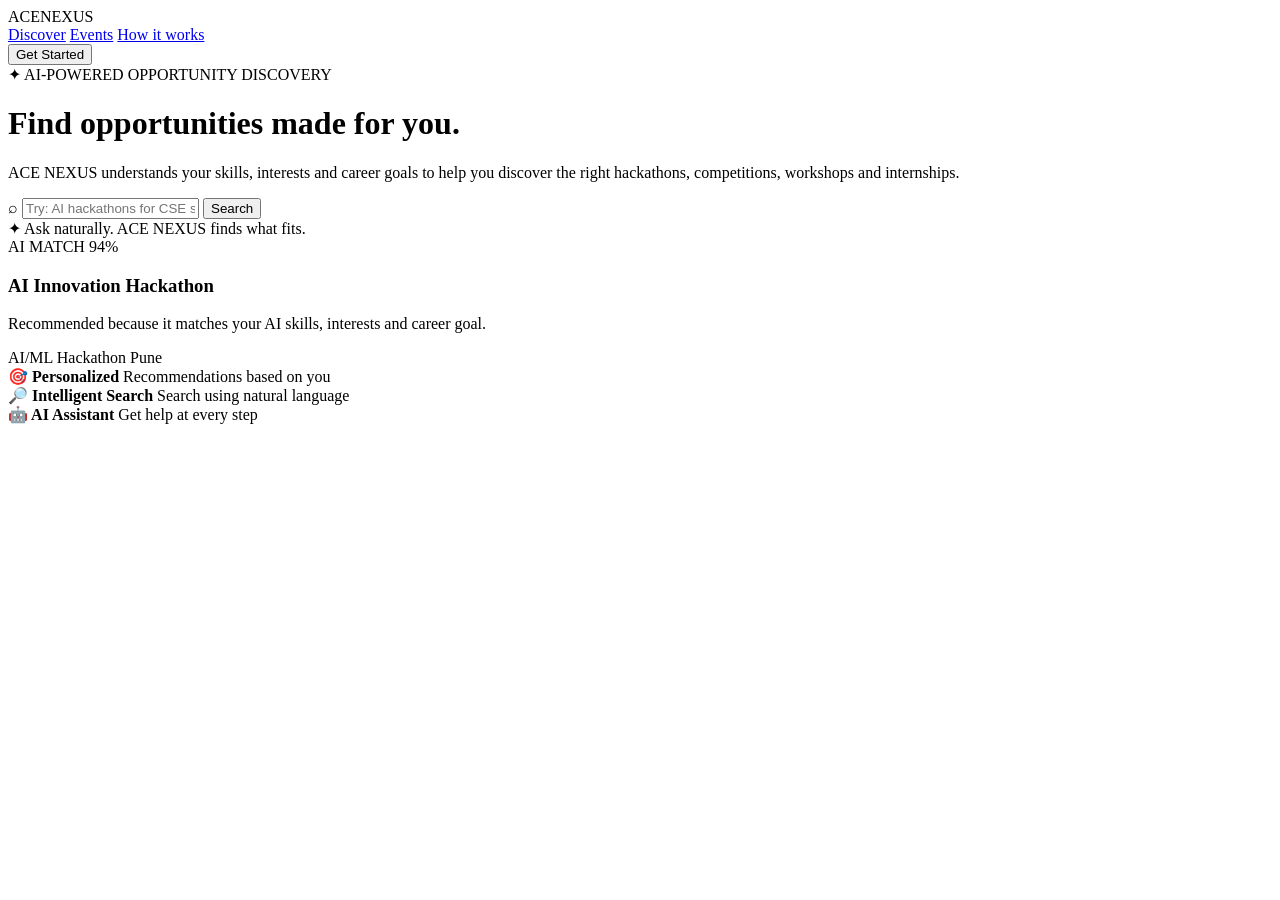
==== templates/index.html @ 564822db "Build ACE NEXUS cosmic landing page" ====
<!DOCTYPE html>
<html lang="en">
<head>
    <meta charset="UTF-8">
    <meta name="viewport" content="width=device-width, initial-scale=1.0">

    <title>ACE NEXUS | AI Opportunity Ecosystem</title>

    <link rel="stylesheet" href="{{ url_for('static', filename='css/style.css') }}">
</head>

<body>

    <!-- Navigation -->
    <nav class="navbar">

        <div class="logo">
            ACE<span>NEXUS</span>
        </div>

        <div class="nav-links">
            <a href="#">Discover</a>
            <a href="#">Events</a>
            <a href="#">How it works</a>
        </div>

        <button class="nav-button">
            Get Started
        </button>

    </nav>


    <!-- Hero Section -->
    <main class="hero">

        <div class="hero-content">

            <div class="eyebrow">
                ✦ AI-POWERED OPPORTUNITY DISCOVERY
            </div>

            <h1>
                Find opportunities
                <span>made for you.</span>
            </h1>

            <p>
                ACE NEXUS understands your skills, interests and career goals
                to help you discover the right hackathons, competitions,
                workshops and internships.
            </p>

            <!-- Smart Search -->
            <div class="search-box">

                <span class="search-icon">⌕</span>

                <input
                    type="text"
                    placeholder="Try: AI hackathons for CSE students in Pune..."
                >

                <button>
                    Search
                </button>

            </div>

            <div class="search-hint">
                ✦ Ask naturally. ACE NEXUS finds what fits.
            </div>

        </div>


        <!-- Hero Visual -->
        <div class="hero-visual">

            <div class="ai-card">

                <div class="card-top">
                    <span>AI MATCH</span>
                    <span class="match">94%</span>
                </div>

                <h3>AI Innovation Hackathon</h3>

                <p>
                    Recommended because it matches your AI skills,
                    interests and career goal.
                </p>

                <div class="tags">
                    <span>AI/ML</span>
                    <span>Hackathon</span>
                    <span>Pune</span>
                </div>

            </div>

        </div>

    </main>


    <!-- Trust / Feature Strip -->
    <section class="feature-strip">

        <div>
            <strong>🎯 Personalized</strong>
            <span>Recommendations based on you</span>
        </div>

        <div>
            <strong>🔎 Intelligent Search</strong>
            <span>Search using natural language</span>
        </div>

        <div>
            <strong>🤖 AI Assistant</strong>
            <span>Get help at every step</span>
        </div>

    </section>

</body>
</html>
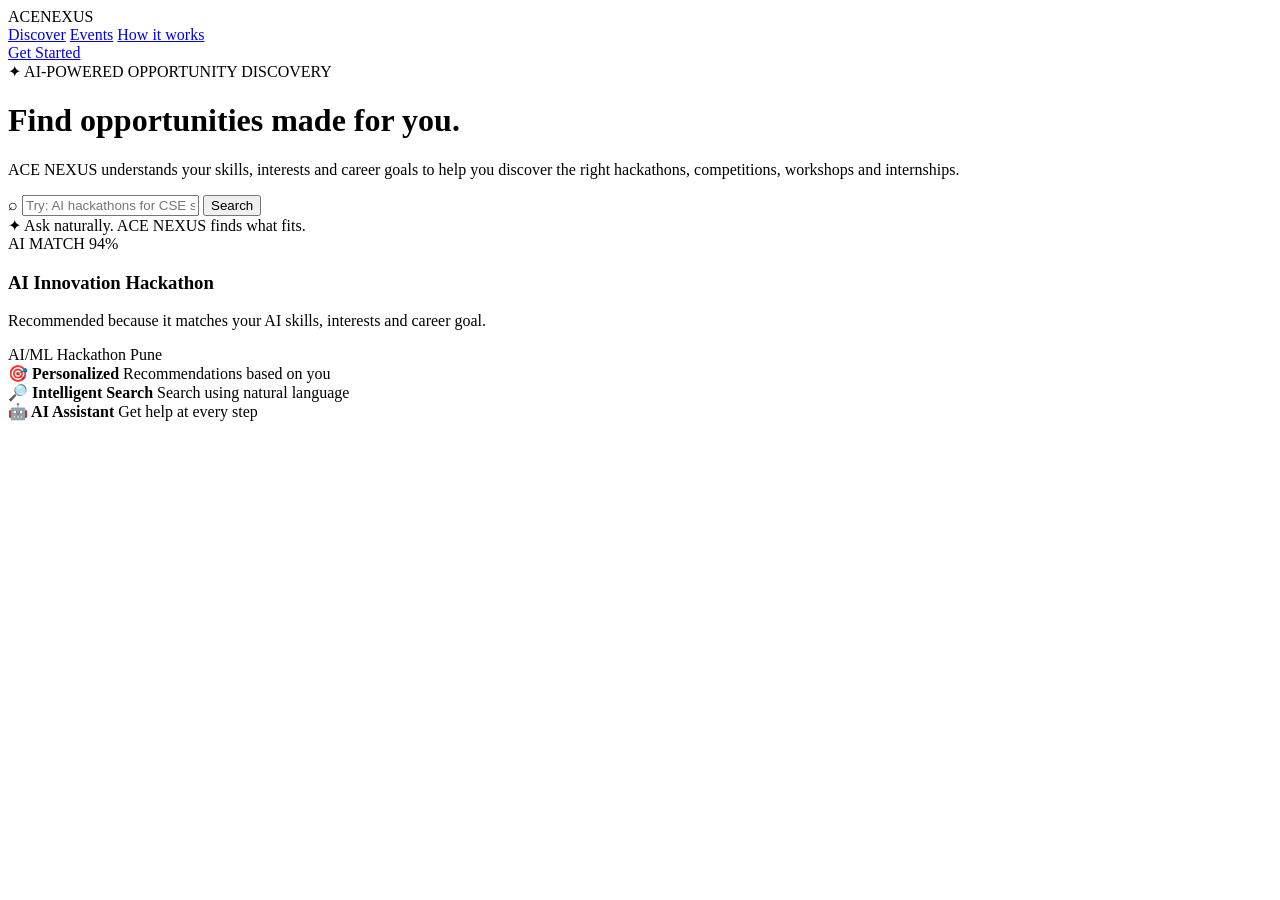
==== commit 7b42618d: "Build cosmic student onboarding flow" ====
--- a/templates/index.html
+++ b/templates/index.html
@@ -24,10 +24,9 @@
             <a href="#">How it works</a>
         </div>
 
-        <button class="nav-button">
-            Get Started
-        </button>
-
+        <a href="/onboarding" class="nav-button">
+    Get Started
+</a>
     </nav>
 
 
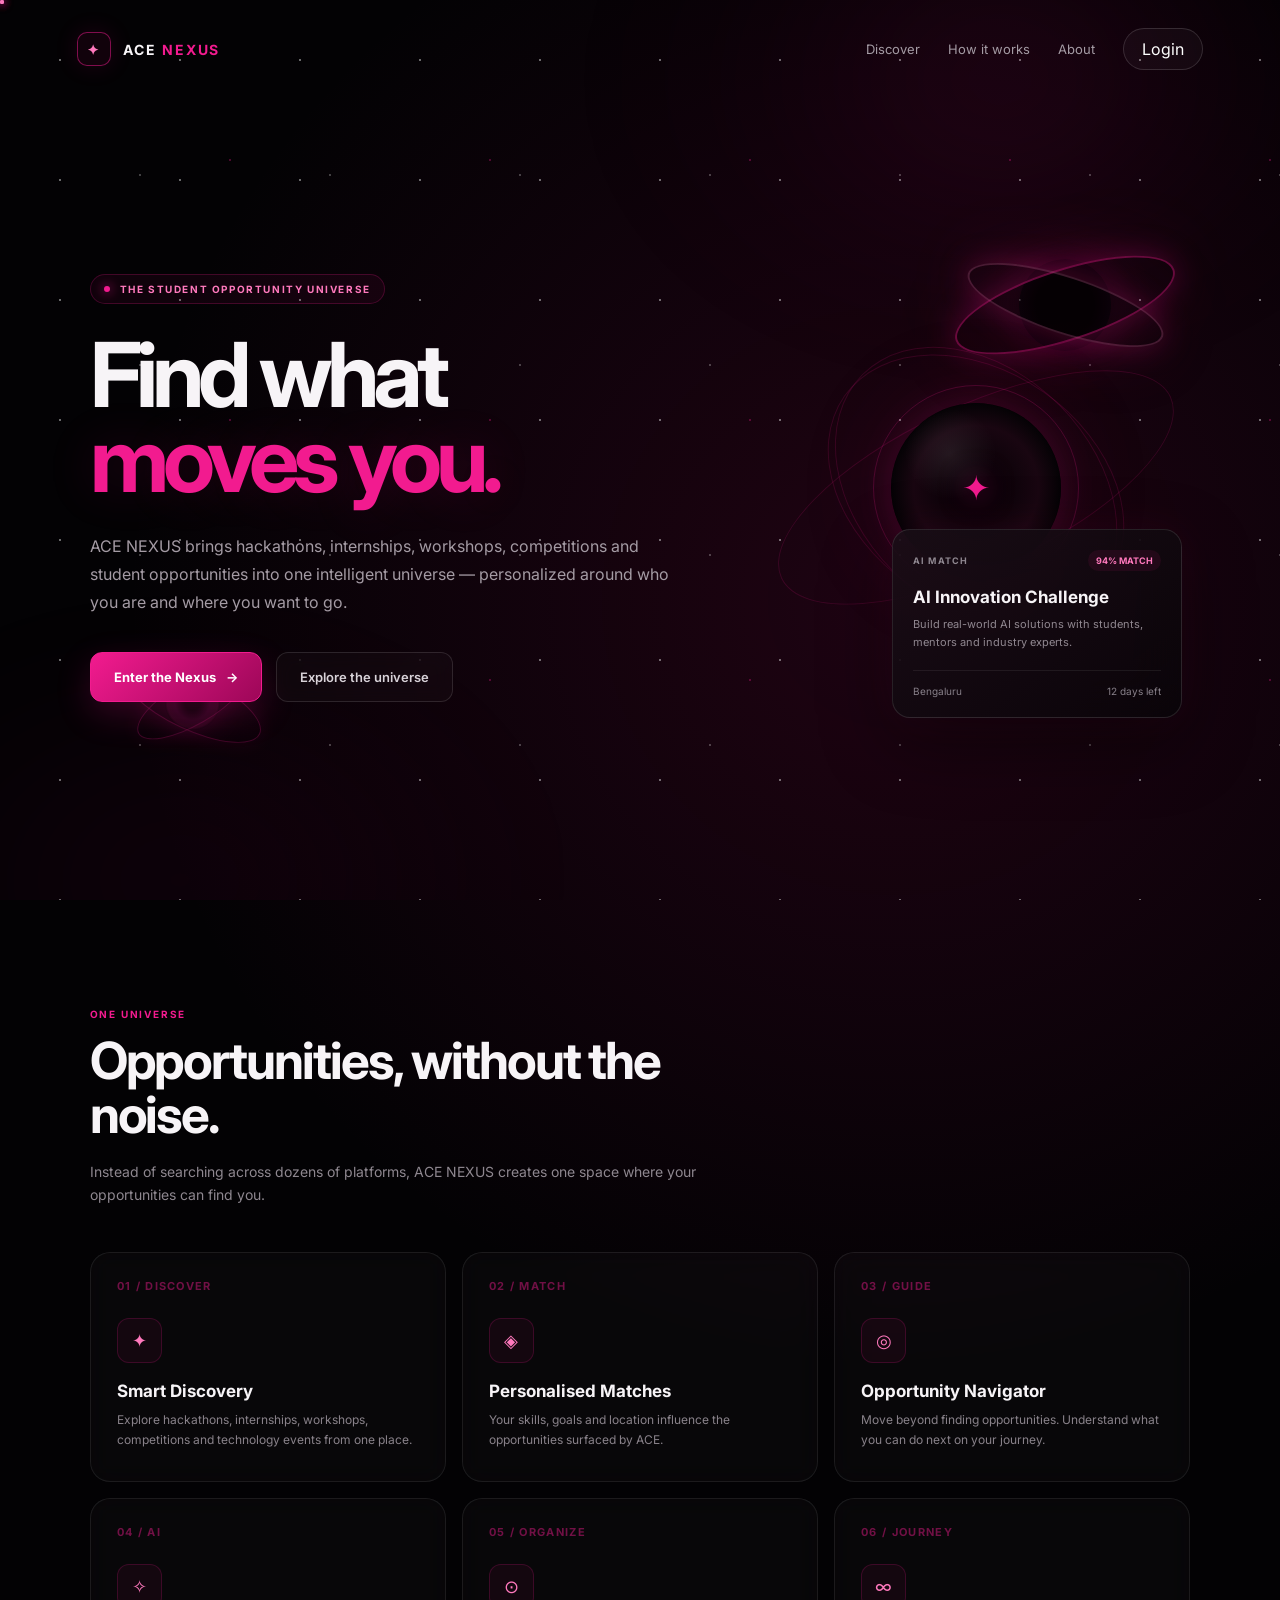
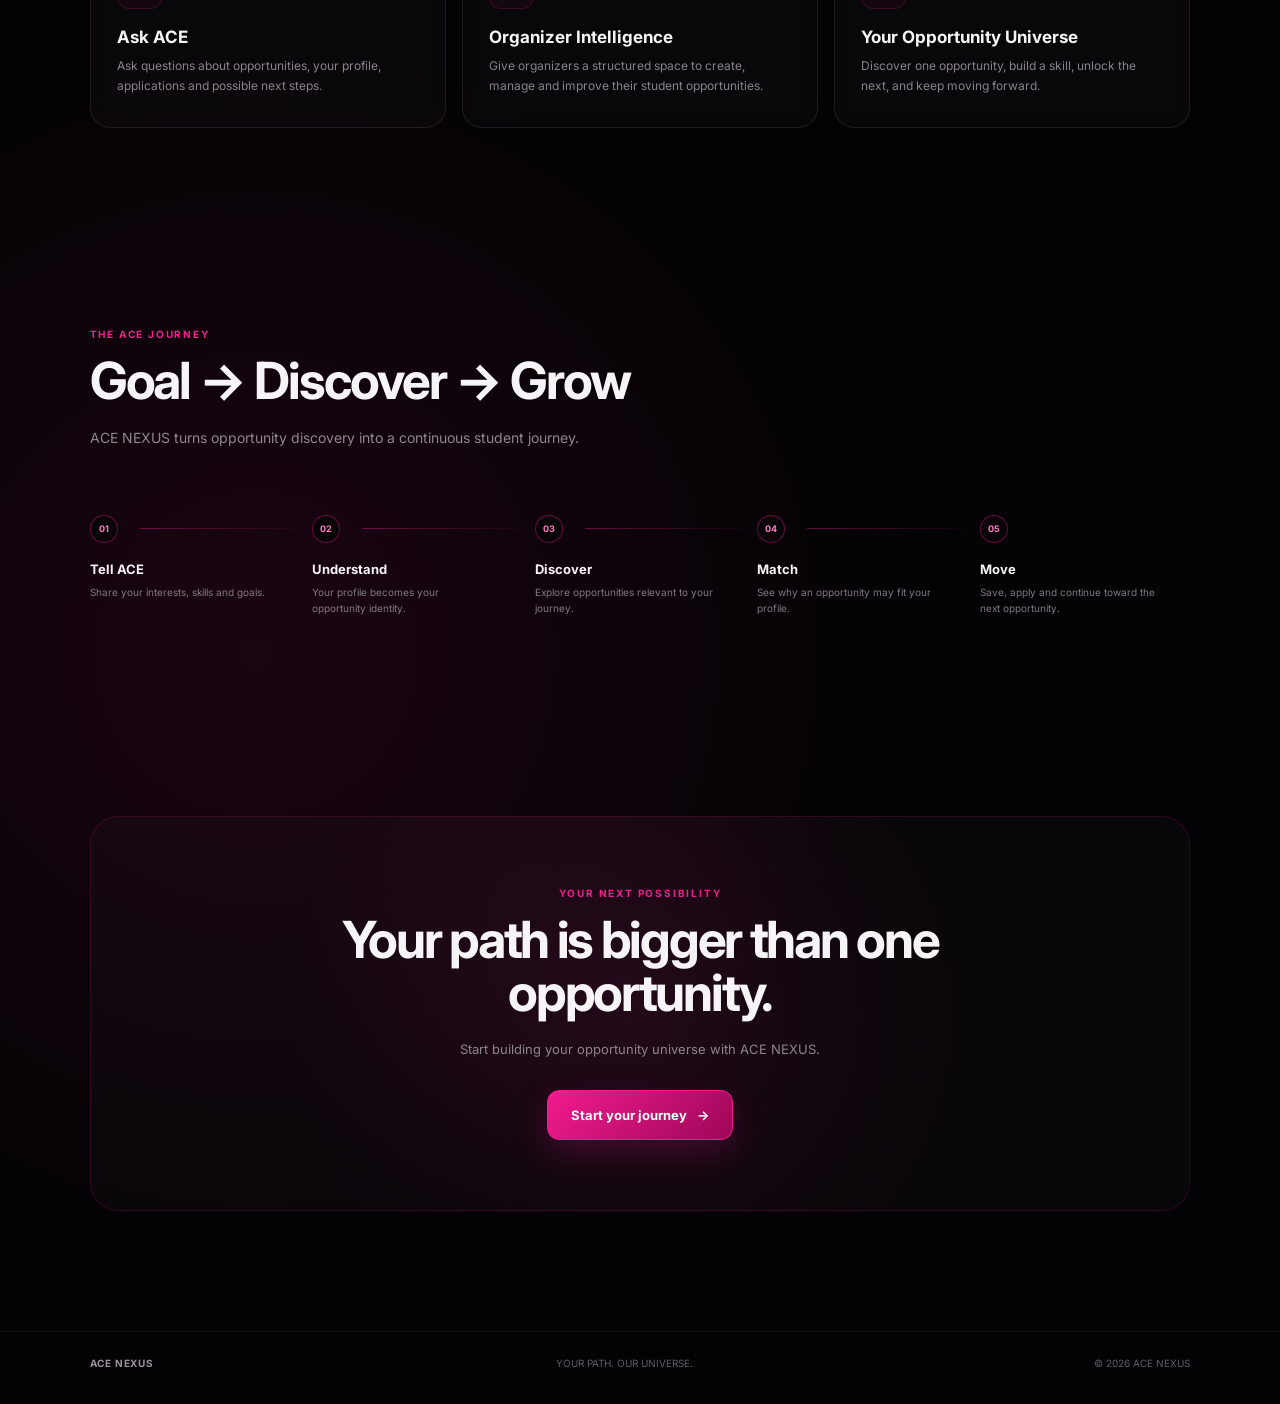
==== commit fa3d94f0: "Fix student dashboard and integrate ACE AI" ====
--- a/templates/index.html
+++ b/templates/index.html
@@ -1,127 +1,2608 @@
 <!DOCTYPE html>
 <html lang="en">
+
 <head>
+
     <meta charset="UTF-8">
-    <meta name="viewport" content="width=device-width, initial-scale=1.0">
-
-    <title>ACE NEXUS | AI Opportunity Ecosystem</title>
-
-    <link rel="stylesheet" href="{{ url_for('static', filename='css/style.css') }}">
+
+    <meta
+        name="viewport"
+        content="width=device-width, initial-scale=1.0"
+    >
+
+    <meta
+        name="description"
+        content="ACE NEXUS — Discover opportunities built for your journey."
+    >
+
+    <title>ACE NEXUS | Your Path. Our Universe.</title>
+
+    <!-- =====================================================
+         GOOGLE FONT
+    ====================================================== -->
+
+    <link
+        rel="preconnect"
+        href="https://fonts.googleapis.com"
+    >
+
+    <link
+        rel="preconnect"
+        href="https://fonts.gstatic.com"
+        crossorigin
+    >
+
+    <link
+        href="https://fonts.googleapis.com/css2?family=Inter:wght@400;500;600;700;800&display=swap"
+        rel="stylesheet"
+    >
+
+    <!-- =====================================================
+         GLOBAL CSS
+    ====================================================== -->
+
+    <link
+        rel="stylesheet"
+        href="{{ url_for('static', filename='css/style.css') }}"
+    >
+
+    <!-- =====================================================
+         LANDING PAGE ONLY STYLES
+    ====================================================== -->
+
+    <style>
+
+        /* =================================================
+           RESET
+        ================================================= */
+
+        * {
+            box-sizing: border-box;
+            margin: 0;
+            padding: 0;
+        }
+
+
+        html {
+            scroll-behavior: smooth;
+        }
+
+
+        body {
+            min-height: 100vh;
+            background: #030204;
+            color: #f7f4f7;
+            font-family: "Inter", sans-serif;
+            overflow-x: hidden;
+        }
+
+
+        a {
+            color: inherit;
+            text-decoration: none;
+        }
+
+
+        button {
+            font-family: inherit;
+        }
+
+
+        /* =================================================
+           COSMIC UNIVERSE
+        ================================================= */
+
+        .landing-page {
+            position: relative;
+            min-height: 100vh;
+            overflow: hidden;
+            background:
+                radial-gradient(
+                    circle at 70% 20%,
+                    rgba(143, 6, 79, 0.20),
+                    transparent 30%
+                ),
+                radial-gradient(
+                    circle at 20% 75%,
+                    rgba(242, 27, 143, 0.10),
+                    transparent 25%
+                ),
+                #030204;
+        }
+
+
+        .cosmic-background {
+            position: fixed;
+            inset: 0;
+            z-index: 0;
+            pointer-events: none;
+            overflow: hidden;
+        }
+
+
+        /* =================================================
+           STARS
+        ================================================= */
+
+        .stars {
+            position: absolute;
+            inset: 0;
+
+            background-image:
+                radial-gradient(
+                    circle,
+                    rgba(255,255,255,0.75) 1px,
+                    transparent 1.5px
+                ),
+                radial-gradient(
+                    circle,
+                    rgba(255,255,255,0.45) 1px,
+                    transparent 1.5px
+                ),
+                radial-gradient(
+                    circle,
+                    rgba(242,27,143,0.55) 1px,
+                    transparent 1.5px
+                );
+
+            background-size:
+                120px 120px,
+                190px 190px,
+                260px 260px;
+
+            background-position:
+                0 0,
+                45px 80px,
+                100px 30px;
+
+            opacity: 0.55;
+
+            animation:
+                starsMove 35s linear infinite;
+        }
+
+
+        @keyframes starsMove {
+
+            from {
+                transform: translate3d(0, 0, 0);
+            }
+
+            to {
+                transform: translate3d(-120px, 90px, 0);
+            }
+
+        }
+
+
+        /* =================================================
+           MAGENTA NEBULA
+        ================================================= */
+
+        .nebula {
+            position: absolute;
+
+            width: 800px;
+            height: 500px;
+
+            border-radius: 50%;
+
+            filter: blur(90px);
+
+            opacity: 0.22;
+
+            animation:
+                nebulaFloat 12s ease-in-out infinite;
+        }
+
+
+        .nebula-one {
+
+            top: -170px;
+            right: -120px;
+
+            background:
+                radial-gradient(
+                    ellipse,
+                    rgba(242,27,143,0.65),
+                    rgba(143,6,79,0.20),
+                    transparent 70%
+                );
+
+        }
+
+
+        .nebula-two {
+
+            bottom: -230px;
+            left: -220px;
+
+            background:
+                radial-gradient(
+                    ellipse,
+                    rgba(143,6,79,0.65),
+                    rgba(242,27,143,0.12),
+                    transparent 70%
+                );
+
+            animation-delay: -5s;
+
+        }
+
+
+        @keyframes nebulaFloat {
+
+            0%,
+            100% {
+                transform:
+                    translate3d(0,0,0)
+                    scale(1);
+            }
+
+            50% {
+                transform:
+                    translate3d(35px,-20px,0)
+                    scale(1.08);
+            }
+
+        }
+
+
+        /* =================================================
+           BLACK HOLE
+        ================================================= */
+
+        .black-hole {
+
+            position: absolute;
+
+            top: 20%;
+            right: 7%;
+
+            width: 250px;
+            height: 250px;
+
+            display: flex;
+            align-items: center;
+            justify-content: center;
+
+            opacity: 0.7;
+
+            animation:
+                blackHoleFloat 8s ease-in-out infinite;
+
+        }
+
+
+        .black-hole-ring {
+
+            position: absolute;
+
+            width: 230px;
+            height: 72px;
+
+            border-radius: 50%;
+
+            border:
+                2px solid rgba(242,27,143,0.55);
+
+            box-shadow:
+                0 0 30px rgba(242,27,143,0.35),
+                0 0 80px rgba(143,6,79,0.25);
+
+            transform: rotate(-18deg);
+
+            animation:
+                blackHoleSpin 8s linear infinite;
+
+        }
+
+
+        .black-hole-ring-two {
+
+            width: 205px;
+            height: 58px;
+
+            border-color:
+                rgba(255,121,189,0.30);
+
+            transform:
+                rotate(18deg);
+
+            animation-direction: reverse;
+
+        }
+
+
+        .black-hole-core {
+
+            width: 92px;
+            height: 92px;
+
+            border-radius: 50%;
+
+            background:
+                radial-gradient(
+                    circle,
+                    #000 45%,
+                    #080208 70%,
+                    transparent 72%
+                );
+
+            box-shadow:
+                0 0 25px rgba(0,0,0,0.9),
+                0 0 50px rgba(242,27,143,0.25);
+
+        }
+
+
+        @keyframes blackHoleSpin {
+
+            from {
+                transform:
+                    rotate(0deg);
+            }
+
+            to {
+                transform:
+                    rotate(360deg);
+            }
+
+        }
+
+
+        @keyframes blackHoleFloat {
+
+            0%,
+            100% {
+                transform:
+                    translateY(0);
+            }
+
+            50% {
+                transform:
+                    translateY(-18px);
+            }
+
+        }
+
+
+        /* =================================================
+           WORMHOLE
+        ================================================= */
+
+        .wormhole {
+
+            position: absolute;
+
+            bottom: 12%;
+            left: 8%;
+
+            width: 180px;
+            height: 180px;
+
+            display: flex;
+            align-items: center;
+            justify-content: center;
+
+            opacity: 0.45;
+
+            animation:
+                wormholeFloat 9s ease-in-out infinite;
+
+        }
+
+
+        .worm-ring {
+
+            position: absolute;
+
+            border-radius: 50%;
+
+            border:
+                1px solid rgba(242,27,143,0.50);
+
+            box-shadow:
+                0 0 20px rgba(242,27,143,0.18);
+
+        }
+
+
+        .worm-ring-one {
+
+            width: 150px;
+            height: 55px;
+
+            transform:
+                rotate(25deg);
+
+            animation:
+                wormRotate 7s linear infinite;
+
+        }
+
+
+        .worm-ring-two {
+
+            width: 125px;
+            height: 45px;
+
+            transform:
+                rotate(-30deg);
+
+            animation:
+                wormRotate 5s linear infinite reverse;
+
+        }
+
+
+        .worm-core {
+
+            width: 55px;
+            height: 55px;
+
+            border-radius: 50%;
+
+            background:
+                radial-gradient(
+                    circle,
+                    #000 20%,
+                    rgba(77,6,52,0.9) 45%,
+                    rgba(242,27,143,0.25) 65%,
+                    transparent 72%
+                );
+
+            box-shadow:
+                0 0 35px rgba(242,27,143,0.30);
+
+        }
+
+
+        @keyframes wormRotate {
+
+            from {
+                transform:
+                    rotate(0deg);
+            }
+
+            to {
+                transform:
+                    rotate(360deg);
+            }
+
+        }
+
+
+        @keyframes wormholeFloat {
+
+            0%,
+            100% {
+                transform:
+                    translate(0,0);
+            }
+
+            50% {
+                transform:
+                    translate(20px,-15px);
+            }
+
+        }
+
+
+        /* =================================================
+           FLOATING PARTICLES
+        ================================================= */
+
+        .particle {
+
+            position: absolute;
+
+            width: 4px;
+            height: 4px;
+
+            border-radius: 50%;
+
+            background:
+                rgba(255,121,189,0.75);
+
+            box-shadow:
+                0 0 10px rgba(242,27,143,0.70);
+
+            animation:
+                particleFloat 8s ease-in-out infinite;
+
+        }
+
+
+        .particle:nth-child(1) {
+            top: 20%;
+            left: 38%;
+            animation-delay: -2s;
+        }
+
+
+        .particle:nth-child(2) {
+            top: 68%;
+            left: 60%;
+            animation-delay: -5s;
+        }
+
+
+        .particle:nth-child(3) {
+            top: 35%;
+            left: 80%;
+            animation-delay: -1s;
+        }
+
+
+        .particle:nth-child(4) {
+            top: 75%;
+            left: 25%;
+            animation-delay: -4s;
+        }
+
+
+        @keyframes particleFloat {
+
+            0%,
+            100% {
+                transform:
+                    translateY(0)
+                    scale(1);
+
+                opacity: 0.35;
+            }
+
+            50% {
+                transform:
+                    translateY(-25px)
+                    scale(1.5);
+
+                opacity: 1;
+            }
+
+        }
+
+
+        /* =================================================
+           NAVBAR
+        ================================================= */
+
+        .landing-nav {
+
+            position: relative;
+
+            z-index: 20;
+
+            width: 100%;
+
+            padding:
+                28px 6vw;
+
+            display: flex;
+
+            align-items: center;
+
+            justify-content: space-between;
+
+        }
+
+
+        .landing-brand {
+
+            display: flex;
+
+            align-items: center;
+
+            gap: 12px;
+
+            font-size: 14px;
+
+            font-weight: 700;
+
+            letter-spacing: 0.14em;
+
+        }
+
+
+        .brand-symbol {
+
+            width: 34px;
+            height: 34px;
+
+            display: flex;
+
+            align-items: center;
+            justify-content: center;
+
+            border:
+                1px solid rgba(242,27,143,0.50);
+
+            border-radius: 10px;
+
+            color: #ff79bd;
+
+            background:
+                rgba(242,27,143,0.06);
+
+            box-shadow:
+                0 0 25px rgba(242,27,143,0.12);
+
+        }
+
+
+        .landing-brand span {
+
+            color: #f21b8f;
+
+        }
+
+
+        .nav-links {
+
+            display: flex;
+
+            align-items: center;
+
+            gap: 28px;
+
+        }
+
+
+        .nav-link {
+
+            color: #a49ba4;
+
+            font-size: 13px;
+
+            transition:
+                color 0.25s ease;
+
+        }
+
+
+        .nav-link:hover {
+
+            color: #fff;
+
+        }
+
+
+        .nav-login {
+
+            padding:
+                10px 18px;
+
+            border:
+                1px solid rgba(255,255,255,0.14);
+
+            border-radius: 999px;
+
+            color: #fff;
+
+            background:
+                rgba(255,255,255,0.03);
+
+            transition:
+                all 0.25s ease;
+
+        }
+
+
+        .nav-login:hover {
+
+            border-color:
+                rgba(242,27,143,0.55);
+
+            background:
+                rgba(242,27,143,0.08);
+
+            transform:
+                translateY(-1px);
+
+        }
+
+
+        /* =================================================
+           HERO
+        ================================================= */
+
+        .hero {
+
+            position: relative;
+
+            z-index: 10;
+
+            min-height:
+                calc(100vh - 90px);
+
+            padding:
+                70px 7vw 100px;
+
+            display: grid;
+
+            grid-template-columns:
+                minmax(0, 1.05fr)
+                minmax(360px, 0.75fr);
+
+            gap: 70px;
+
+            align-items: center;
+
+        }
+
+
+        .hero-content {
+
+            max-width: 780px;
+
+        }
+
+
+        .eyebrow {
+
+            display: inline-flex;
+
+            align-items: center;
+
+            gap: 10px;
+
+            margin-bottom: 28px;
+
+            padding:
+                8px 13px;
+
+            border:
+                1px solid rgba(242,27,143,0.22);
+
+            border-radius: 999px;
+
+            color: #ff79bd;
+
+            background:
+                rgba(242,27,143,0.055);
+
+            font-size: 10px;
+
+            font-weight: 700;
+
+            letter-spacing: 0.16em;
+
+            text-transform: uppercase;
+
+        }
+
+
+        .eyebrow-dot {
+
+            width: 6px;
+            height: 6px;
+
+            border-radius: 50%;
+
+            background:
+                #f21b8f;
+
+            box-shadow:
+                0 0 12px #f21b8f;
+
+            animation:
+                pulse 2s ease-in-out infinite;
+
+        }
+
+
+        @keyframes pulse {
+
+            0%,
+            100% {
+                opacity: 0.45;
+                transform: scale(0.8);
+            }
+
+            50% {
+                opacity: 1;
+                transform: scale(1.2);
+            }
+
+        }
+
+
+        .hero h1 {
+
+            max-width: 800px;
+
+            font-size:
+                clamp(52px, 7vw, 102px);
+
+            line-height:
+                0.95;
+
+            letter-spacing:
+                -0.065em;
+
+            font-weight:
+                700;
+
+        }
+
+
+        .hero h1 .accent {
+
+            display: block;
+
+            color: #f21b8f;
+
+            text-shadow:
+                0 0 50px rgba(242,27,143,0.15);
+
+        }
+
+
+        .hero-description {
+
+            max-width: 580px;
+
+            margin-top: 30px;
+
+            color: #a49ba4;
+
+            font-size: 16px;
+
+            line-height: 1.75;
+
+        }
+
+
+        .hero-actions {
+
+            display: flex;
+
+            flex-wrap: wrap;
+
+            gap: 14px;
+
+            margin-top: 36px;
+
+        }
+
+
+        .primary-button {
+
+            display: inline-flex;
+
+            align-items: center;
+
+            justify-content: center;
+
+            gap: 10px;
+
+            min-height: 50px;
+
+            padding:
+                0 23px;
+
+            border:
+                1px solid #f21b8f;
+
+            border-radius: 12px;
+
+            color: #fff;
+
+            background:
+                linear-gradient(
+                    135deg,
+                    #f21b8f,
+                    #9d0758
+                );
+
+            box-shadow:
+                0 12px 35px rgba(242,27,143,0.20);
+
+            font-size: 13px;
+
+            font-weight: 700;
+
+            transition:
+                all 0.25s ease;
+
+        }
+
+
+        .primary-button:hover {
+
+            transform:
+                translateY(-3px);
+
+            box-shadow:
+                0 18px 45px rgba(242,27,143,0.30);
+
+        }
+
+
+        .secondary-button {
+
+            display: inline-flex;
+
+            align-items: center;
+
+            justify-content: center;
+
+            min-height: 50px;
+
+            padding:
+                0 23px;
+
+            border:
+                1px solid rgba(255,255,255,0.12);
+
+            border-radius: 12px;
+
+            color: #d8d2d8;
+
+            background:
+                rgba(255,255,255,0.025);
+
+            backdrop-filter:
+                blur(10px);
+
+            font-size: 13px;
+
+            font-weight: 600;
+
+            transition:
+                all 0.25s ease;
+
+        }
+
+
+        .secondary-button:hover {
+
+            color: #fff;
+
+            border-color:
+                rgba(242,27,143,0.35);
+
+            background:
+                rgba(242,27,143,0.05);
+
+        }
+
+
+        /* =================================================
+           HERO VISUAL
+        ================================================= */
+
+        .hero-visual {
+
+            position: relative;
+
+            min-height: 510px;
+
+            display: flex;
+
+            align-items: center;
+
+            justify-content: center;
+
+        }
+
+
+        .orbit-system {
+
+            position: relative;
+
+            width: min(470px, 90vw);
+
+            aspect-ratio: 1;
+
+            display: flex;
+
+            align-items: center;
+
+            justify-content: center;
+
+        }
+
+
+        .orbit {
+
+            position: absolute;
+
+            border:
+                1px solid rgba(242,27,143,0.15);
+
+            border-radius: 50%;
+
+        }
+
+
+        .orbit-one {
+
+            width: 100%;
+            height: 38%;
+
+            transform:
+                rotate(-25deg);
+
+            animation:
+                orbitRotate 16s linear infinite;
+
+        }
+
+
+        .orbit-two {
+
+            width: 75%;
+            height: 55%;
+
+            transform:
+                rotate(45deg);
+
+            animation:
+                orbitRotate 20s linear infinite reverse;
+
+        }
+
+
+        .orbit-three {
+
+            width: 55%;
+            height: 75%;
+
+            transform:
+                rotate(-55deg);
+
+            animation:
+                orbitRotate 24s linear infinite;
+
+        }
+
+
+        @keyframes orbitRotate {
+
+            from {
+                transform:
+                    rotate(0deg);
+            }
+
+            to {
+                transform:
+                    rotate(360deg);
+            }
+
+        }
+
+
+        .hero-core {
+
+            position: relative;
+
+            width: 170px;
+            height: 170px;
+
+            display: flex;
+
+            align-items: center;
+            justify-content: center;
+
+            border-radius: 50%;
+
+            background:
+                radial-gradient(
+                    circle at 35% 30%,
+                    rgba(255,255,255,0.08),
+                    transparent 28%
+                ),
+                radial-gradient(
+                    circle,
+                    #0a0208 20%,
+                    #190611 52%,
+                    #030204 72%
+                );
+
+            box-shadow:
+                0 0 40px rgba(242,27,143,0.16),
+                0 0 100px rgba(143,6,79,0.15);
+
+        }
+
+
+        .hero-core::before {
+
+            content: "";
+
+            position: absolute;
+
+            inset: -18px;
+
+            border:
+                1px solid rgba(242,27,143,0.20);
+
+            border-radius: 50%;
+
+            animation:
+                corePulse 4s ease-in-out infinite;
+
+        }
+
+
+        .hero-core::after {
+
+            content: "✦";
+
+            color: #f21b8f;
+
+            font-size: 34px;
+
+            text-shadow:
+                0 0 30px rgba(242,27,143,0.80);
+
+            animation:
+                coreGlow 3s ease-in-out infinite;
+
+        }
+
+
+        @keyframes corePulse {
+
+            0%,
+            100% {
+                transform: scale(0.95);
+                opacity: 0.45;
+            }
+
+            50% {
+                transform: scale(1.08);
+                opacity: 1;
+            }
+
+        }
+
+
+        @keyframes coreGlow {
+
+            0%,
+            100% {
+                opacity: 0.65;
+            }
+
+            50% {
+                opacity: 1;
+            }
+
+        }
+
+
+        /* =================================================
+           OPPORTUNITY CARD
+        ================================================= */
+
+        .floating-card {
+
+            position: absolute;
+
+            right: 2%;
+            bottom: 5%;
+
+            width: 290px;
+
+            padding: 20px;
+
+            border:
+                1px solid rgba(255,255,255,0.11);
+
+            border-radius: 18px;
+
+            background:
+                linear-gradient(
+                    145deg,
+                    rgba(25,15,23,0.82),
+                    rgba(7,5,8,0.76)
+                );
+
+            backdrop-filter:
+                blur(22px);
+
+            box-shadow:
+                0 25px 70px rgba(0,0,0,0.45),
+                0 0 40px rgba(242,27,143,0.08);
+
+            animation:
+                cardFloat 6s ease-in-out infinite;
+
+        }
+
+
+        @keyframes cardFloat {
+
+            0%,
+            100% {
+                transform:
+                    translateY(0);
+            }
+
+            50% {
+                transform:
+                    translateY(-10px);
+            }
+
+        }
+
+
+        .floating-card-top {
+
+            display: flex;
+
+            align-items: center;
+
+            justify-content: space-between;
+
+            margin-bottom: 15px;
+
+        }
+
+
+        .card-label {
+
+            color: #8f8790;
+
+            font-size: 9px;
+
+            font-weight: 700;
+
+            letter-spacing: 0.13em;
+
+        }
+
+
+        .match-badge {
+
+            padding:
+                5px 8px;
+
+            border-radius: 999px;
+
+            color: #ff79bd;
+
+            background:
+                rgba(242,27,143,0.08);
+
+            font-size: 9px;
+
+            font-weight: 700;
+
+        }
+
+
+        .floating-card h3 {
+
+            font-size: 17px;
+
+            line-height: 1.3;
+
+        }
+
+
+        .floating-card p {
+
+            margin-top: 8px;
+
+            color: #908790;
+
+            font-size: 11px;
+
+            line-height: 1.6;
+
+        }
+
+
+        .card-meta {
+
+            display: flex;
+
+            justify-content: space-between;
+
+            margin-top: 18px;
+
+            padding-top: 14px;
+
+            border-top:
+                1px solid rgba(255,255,255,0.07);
+
+            color: #88808a;
+
+            font-size: 10px;
+
+        }
+
+
+        /* =================================================
+           FEATURES
+        ================================================= */
+
+        .features-section {
+
+            position: relative;
+
+            z-index: 10;
+
+            padding:
+                100px 7vw 120px;
+
+        }
+
+
+        .section-heading {
+
+            max-width: 650px;
+
+            margin-bottom: 45px;
+
+        }
+
+
+        .section-label {
+
+            color: #f21b8f;
+
+            font-size: 10px;
+
+            font-weight: 700;
+
+            letter-spacing: 0.18em;
+
+            text-transform: uppercase;
+
+            margin-bottom: 14px;
+
+        }
+
+
+        .section-heading h2 {
+
+            font-size:
+                clamp(32px, 4vw, 56px);
+
+            line-height: 1.05;
+
+            letter-spacing:
+                -0.04em;
+
+        }
+
+
+        .section-heading p {
+
+            margin-top: 18px;
+
+            color: #8e878f;
+
+            font-size: 14px;
+
+            line-height: 1.7;
+
+        }
+
+
+        .feature-grid {
+
+            display: grid;
+
+            grid-template-columns:
+                repeat(3, 1fr);
+
+            gap: 16px;
+
+        }
+
+
+        .feature-card {
+
+            position: relative;
+
+            min-height: 230px;
+
+            padding: 26px;
+
+            overflow: hidden;
+
+            border:
+                1px solid rgba(255,255,255,0.08);
+
+            border-radius: 20px;
+
+            background:
+                rgba(255,255,255,0.025);
+
+            backdrop-filter:
+                blur(14px);
+
+            transition:
+                transform 0.3s ease,
+                border-color 0.3s ease,
+                background 0.3s ease;
+
+        }
+
+
+        .feature-card:hover {
+
+            transform:
+                translateY(-6px);
+
+            border-color:
+                rgba(242,27,143,0.25);
+
+            background:
+                rgba(242,27,143,0.035);
+
+        }
+
+
+        .feature-number {
+
+            color: rgba(242,27,143,0.45);
+
+            font-size: 11px;
+
+            font-weight: 700;
+
+            letter-spacing: 0.12em;
+
+        }
+
+
+        .feature-icon {
+
+            width: 45px;
+            height: 45px;
+
+            margin-top: 25px;
+
+            display: flex;
+
+            align-items: center;
+            justify-content: center;
+
+            border:
+                1px solid rgba(242,27,143,0.18);
+
+            border-radius: 12px;
+
+            color: #ff79bd;
+
+            background:
+                rgba(242,27,143,0.05);
+
+            font-size: 18px;
+
+        }
+
+
+        .feature-card h3 {
+
+            margin-top: 18px;
+
+            font-size: 17px;
+
+        }
+
+
+        .feature-card p {
+
+            margin-top: 9px;
+
+            color: #89828a;
+
+            font-size: 12px;
+
+            line-height: 1.65;
+
+        }
+
+
+        /* =================================================
+           JOURNEY
+        ================================================= */
+
+        .journey-section {
+
+            position: relative;
+
+            z-index: 10;
+
+            padding:
+                80px 7vw 130px;
+
+        }
+
+
+        .journey-line {
+
+            display: grid;
+
+            grid-template-columns:
+                repeat(5, 1fr);
+
+            gap: 12px;
+
+            margin-top: 45px;
+
+        }
+
+
+        .journey-step {
+
+            position: relative;
+
+            padding: 20px 0;
+
+        }
+
+
+        .journey-step::after {
+
+            content: "";
+
+            position: absolute;
+
+            top: 33px;
+
+            left: 50px;
+
+            right: -12px;
+
+            height: 1px;
+
+            background:
+                linear-gradient(
+                    90deg,
+                    rgba(242,27,143,0.40),
+                    rgba(242,27,143,0.02)
+                );
+
+        }
+
+
+        .journey-step:last-child::after {
+
+            display: none;
+
+        }
+
+
+        .journey-dot {
+
+            position: relative;
+
+            z-index: 2;
+
+            width: 28px;
+            height: 28px;
+
+            display: flex;
+
+            align-items: center;
+            justify-content: center;
+
+            border:
+                1px solid rgba(242,27,143,0.40);
+
+            border-radius: 50%;
+
+            color: #ff79bd;
+
+            background:
+                #080408;
+
+            font-size: 9px;
+
+            font-weight: 700;
+
+        }
+
+
+        .journey-step h3 {
+
+            margin-top: 18px;
+
+            font-size: 13px;
+
+        }
+
+
+        .journey-step p {
+
+            margin-top: 7px;
+
+            max-width: 180px;
+
+            color: #817981;
+
+            font-size: 10px;
+
+            line-height: 1.6;
+
+        }
+
+
+        /* =================================================
+           CTA
+        ================================================= */
+
+        .cta-section {
+
+            position: relative;
+
+            z-index: 10;
+
+            padding:
+                50px 7vw 120px;
+
+        }
+
+
+        .cta-box {
+
+            position: relative;
+
+            overflow: hidden;
+
+            padding:
+                70px 45px;
+
+            text-align: center;
+
+            border:
+                1px solid rgba(242,27,143,0.16);
+
+            border-radius: 28px;
+
+            background:
+                radial-gradient(
+                    circle at center,
+                    rgba(242,27,143,0.10),
+                    transparent 60%
+                ),
+                rgba(255,255,255,0.02);
+
+        }
+
+
+        .cta-box h2 {
+
+            max-width: 650px;
+
+            margin: auto;
+
+            font-size:
+                clamp(32px, 4vw, 58px);
+
+            line-height: 1.05;
+
+            letter-spacing:
+                -0.045em;
+
+        }
+
+
+        .cta-box p {
+
+            max-width: 540px;
+
+            margin:
+                18px auto 30px;
+
+            color: #8d858e;
+
+            font-size: 13px;
+
+            line-height: 1.7;
+
+        }
+
+
+        /* =================================================
+           FOOTER
+        ================================================= */
+
+        .landing-footer {
+
+            position: relative;
+
+            z-index: 10;
+
+            padding:
+                25px 7vw 35px;
+
+            border-top:
+                1px solid rgba(255,255,255,0.06);
+
+            display: flex;
+
+            align-items: center;
+
+            justify-content: space-between;
+
+            color: #625c64;
+
+            font-size: 10px;
+
+        }
+
+
+        .footer-brand {
+
+            color: #9b929c;
+
+            font-weight: 700;
+
+            letter-spacing: 0.08em;
+
+        }
+
+
+        /* =================================================
+           RESPONSIVE
+        ================================================= */
+
+        @media (max-width: 1000px) {
+
+            .hero {
+
+                grid-template-columns:
+                    1fr;
+
+                padding-top: 50px;
+
+            }
+
+
+            .hero-content {
+
+                max-width: 760px;
+
+            }
+
+
+            .hero-visual {
+
+                min-height: 430px;
+
+            }
+
+
+            .feature-grid {
+
+                grid-template-columns:
+                    repeat(2, 1fr);
+
+            }
+
+
+            .journey-line {
+
+                grid-template-columns:
+                    repeat(3, 1fr);
+
+            }
+
+        }
+
+
+        @media (max-width: 700px) {
+
+            .landing-nav {
+
+                padding:
+                    20px;
+
+            }
+
+
+            .nav-links {
+
+                gap: 10px;
+
+            }
+
+
+            .nav-link {
+
+                display: none;
+
+            }
+
+
+            .hero {
+
+                padding:
+                    45px 22px 70px;
+
+            }
+
+
+            .hero h1 {
+
+                font-size:
+                    clamp(48px, 15vw, 75px);
+
+            }
+
+
+            .hero-description {
+
+                font-size: 14px;
+
+            }
+
+
+            .hero-visual {
+
+                min-height: 370px;
+
+            }
+
+
+            .orbit-system {
+
+                width: 330px;
+
+            }
+
+
+            .hero-core {
+
+                width: 125px;
+                height: 125px;
+
+            }
+
+
+            .floating-card {
+
+                width: 245px;
+
+                right: 0;
+
+            }
+
+
+            .black-hole {
+
+                right: -70px;
+
+                top: 12%;
+
+                opacity: 0.35;
+
+            }
+
+
+            .wormhole {
+
+                left: -50px;
+
+                opacity: 0.30;
+
+            }
+
+
+            .features-section,
+            .journey-section,
+            .cta-section {
+
+                padding-left: 22px;
+                padding-right: 22px;
+
+            }
+
+
+            .feature-grid {
+
+                grid-template-columns:
+                    1fr;
+
+            }
+
+
+            .journey-line {
+
+                grid-template-columns:
+                    1fr;
+
+            }
+
+
+            .journey-step::after {
+
+                display: none;
+
+            }
+
+
+            .landing-footer {
+
+                padding:
+                    22px;
+
+                flex-direction: column;
+
+                gap: 8px;
+
+                text-align: center;
+
+            }
+
+        }
+
+    </style>
+
 </head>
 
+
 <body>
 
-    <!-- Navigation -->
-    <nav class="navbar">
-
-        <div class="logo">
-            ACE<span>NEXUS</span>
+<div class="landing-page">
+
+
+    <!-- =====================================================
+         COSMIC BACKGROUND
+    ====================================================== -->
+
+    <div class="cosmic-background">
+
+        <div class="stars"></div>
+
+        <div class="nebula nebula-one"></div>
+
+        <div class="nebula nebula-two"></div>
+
+
+        <!-- BLACK HOLE -->
+
+        <div class="black-hole">
+
+            <div class="black-hole-ring"></div>
+
+            <div class="black-hole-ring black-hole-ring-two"></div>
+
+            <div class="black-hole-core"></div>
+
         </div>
 
+
+        <!-- WORMHOLE -->
+
+        <div class="wormhole">
+
+            <div class="worm-ring worm-ring-one"></div>
+
+            <div class="worm-ring worm-ring-two"></div>
+
+            <div class="worm-core"></div>
+
+        </div>
+
+
+        <!-- PARTICLES -->
+
+        <div class="particle"></div>
+        <div class="particle"></div>
+        <div class="particle"></div>
+        <div class="particle"></div>
+
+    </div>
+
+
+
+    <!-- =====================================================
+         NAVIGATION
+    ====================================================== -->
+
+    <nav class="landing-nav">
+
+
+        <a
+            href="/"
+            class="landing-brand"
+        >
+
+            <div class="brand-symbol">
+                ✦
+            </div>
+
+            <div>
+                ACE <span>NEXUS</span>
+            </div>
+
+        </a>
+
+
         <div class="nav-links">
-            <a href="#">Discover</a>
-            <a href="#">Events</a>
-            <a href="#">How it works</a>
+
+            <a
+                href="#discover"
+                class="nav-link"
+            >
+                Discover
+            </a>
+
+            <a
+                href="#how-it-works"
+                class="nav-link"
+            >
+                How it works
+            </a>
+
+            <a
+                href="#about"
+                class="nav-link"
+            >
+                About
+            </a>
+
+            <a
+                href="/login"
+                class="nav-login"
+            >
+                Login
+            </a>
+
         </div>
 
-        <a href="/onboarding" class="nav-button">
-    Get Started
-</a>
     </nav>
 
 
-    <!-- Hero Section -->
-    <main class="hero">
-
-        <div class="hero-content">
-
-            <div class="eyebrow">
-                ✦ AI-POWERED OPPORTUNITY DISCOVERY
+
+    <!-- =====================================================
+         HERO
+    ====================================================== -->
+
+    <main>
+
+
+        <section class="hero">
+
+
+            <!-- HERO CONTENT -->
+
+            <div class="hero-content">
+
+
+                <div class="eyebrow">
+
+                    <span class="eyebrow-dot"></span>
+
+                    THE STUDENT OPPORTUNITY UNIVERSE
+
+                </div>
+
+
+                <h1>
+
+                    Find what
+
+                    <span class="accent">
+                        moves you.
+                    </span>
+
+                </h1>
+
+
+                <p class="hero-description">
+
+                    ACE NEXUS brings hackathons, internships,
+                    workshops, competitions and student
+                    opportunities into one intelligent universe —
+                    personalized around who you are and where
+                    you want to go.
+
+                </p>
+
+
+                <div class="hero-actions">
+
+                    <a
+                        href="/student-register"
+                        class="primary-button"
+                    >
+
+                        Enter the Nexus
+
+                        <span>→</span>
+
+                    </a>
+
+
+                    <a
+                        href="#discover"
+                        class="secondary-button"
+                    >
+
+                        Explore the universe
+
+                    </a>
+
+                </div>
+
             </div>
 
-            <h1>
-                Find opportunities
-                <span>made for you.</span>
-            </h1>
-
-            <p>
-                ACE NEXUS understands your skills, interests and career goals
-                to help you discover the right hackathons, competitions,
-                workshops and internships.
-            </p>
-
-            <!-- Smart Search -->
-            <div class="search-box">
-
-                <span class="search-icon">⌕</span>
-
-                <input
-                    type="text"
-                    placeholder="Try: AI hackathons for CSE students in Pune..."
+
+
+            <!-- HERO COSMIC VISUAL -->
+
+            <div class="hero-visual">
+
+
+                <div class="orbit-system">
+
+
+                    <div class="orbit orbit-one"></div>
+
+                    <div class="orbit orbit-two"></div>
+
+                    <div class="orbit orbit-three"></div>
+
+
+                    <div class="hero-core"></div>
+
+
+                </div>
+
+
+
+                <!-- FLOATING OPPORTUNITY -->
+
+                <div class="floating-card">
+
+
+                    <div class="floating-card-top">
+
+                        <span class="card-label">
+                            AI MATCH
+                        </span>
+
+                        <span class="match-badge">
+                            94% MATCH
+                        </span>
+
+                    </div>
+
+
+                    <h3>
+                        AI Innovation Challenge
+                    </h3>
+
+
+                    <p>
+                        Build real-world AI solutions
+                        with students, mentors and
+                        industry experts.
+                    </p>
+
+
+                    <div class="card-meta">
+
+                        <span>
+                            Bengaluru
+                        </span>
+
+                        <span>
+                            12 days left
+                        </span>
+
+                    </div>
+
+
+                </div>
+
+
+            </div>
+
+
+        </section>
+
+
+
+        <!-- =================================================
+             DISCOVER
+        ================================================== -->
+
+        <section
+            class="features-section"
+            id="discover"
+        >
+
+
+            <div class="section-heading">
+
+                <div class="section-label">
+                    ONE UNIVERSE
+                </div>
+
+                <h2>
+                    Opportunities,
+                    without the noise.
+                </h2>
+
+                <p>
+                    Instead of searching across dozens of
+                    platforms, ACE NEXUS creates one space
+                    where your opportunities can find you.
+                </p>
+
+            </div>
+
+
+
+            <div class="feature-grid">
+
+
+                <article class="feature-card">
+
+                    <div class="feature-number">
+                        01 / DISCOVER
+                    </div>
+
+                    <div class="feature-icon">
+                        ✦
+                    </div>
+
+                    <h3>
+                        Smart Discovery
+                    </h3>
+
+                    <p>
+                        Explore hackathons, internships,
+                        workshops, competitions and
+                        technology events from one place.
+                    </p>
+
+                </article>
+
+
+
+                <article class="feature-card">
+
+                    <div class="feature-number">
+                        02 / MATCH
+                    </div>
+
+                    <div class="feature-icon">
+                        ◈
+                    </div>
+
+                    <h3>
+                        Personalised Matches
+                    </h3>
+
+                    <p>
+                        Your skills, goals and location
+                        influence the opportunities
+                        surfaced by ACE.
+                    </p>
+
+                </article>
+
+
+
+                <article class="feature-card">
+
+                    <div class="feature-number">
+                        03 / GUIDE
+                    </div>
+
+                    <div class="feature-icon">
+                        ◎
+                    </div>
+
+                    <h3>
+                        Opportunity Navigator
+                    </h3>
+
+                    <p>
+                        Move beyond finding opportunities.
+                        Understand what you can do next
+                        on your journey.
+                    </p>
+
+                </article>
+
+
+
+                <article class="feature-card">
+
+                    <div class="feature-number">
+                        04 / AI
+                    </div>
+
+                    <div class="feature-icon">
+                        ✧
+                    </div>
+
+                    <h3>
+                        Ask ACE
+                    </h3>
+
+                    <p>
+                        Ask questions about opportunities,
+                        your profile, applications and
+                        possible next steps.
+                    </p>
+
+                </article>
+
+
+
+                <article class="feature-card">
+
+                    <div class="feature-number">
+                        05 / ORGANIZE
+                    </div>
+
+                    <div class="feature-icon">
+                        ⊙
+                    </div>
+
+                    <h3>
+                        Organizer Intelligence
+                    </h3>
+
+                    <p>
+                        Give organizers a structured space
+                        to create, manage and improve their
+                        student opportunities.
+                    </p>
+
+                </article>
+
+
+
+                <article class="feature-card">
+
+                    <div class="feature-number">
+                        06 / JOURNEY
+                    </div>
+
+                    <div class="feature-icon">
+                        ∞
+                    </div>
+
+                    <h3>
+                        Your Opportunity Universe
+                    </h3>
+
+                    <p>
+                        Discover one opportunity,
+                        build a skill, unlock the next,
+                        and keep moving forward.
+                    </p>
+
+                </article>
+
+
+            </div>
+
+
+        </section>
+
+
+
+        <!-- =================================================
+             HOW IT WORKS
+        ================================================== -->
+
+        <section
+            class="journey-section"
+            id="how-it-works"
+        >
+
+
+            <div class="section-heading">
+
+                <div class="section-label">
+                    THE ACE JOURNEY
+                </div>
+
+                <h2>
+                    Goal → Discover → Grow
+                </h2>
+
+                <p>
+                    ACE NEXUS turns opportunity discovery
+                    into a continuous student journey.
+                </p>
+
+            </div>
+
+
+
+            <div class="journey-line">
+
+
+                <div class="journey-step">
+
+                    <div class="journey-dot">
+                        01
+                    </div>
+
+                    <h3>
+                        Tell ACE
+                    </h3>
+
+                    <p>
+                        Share your interests,
+                        skills and goals.
+                    </p>
+
+                </div>
+
+
+
+                <div class="journey-step">
+
+                    <div class="journey-dot">
+                        02
+                    </div>
+
+                    <h3>
+                        Understand
+                    </h3>
+
+                    <p>
+                        Your profile becomes
+                        your opportunity identity.
+                    </p>
+
+                </div>
+
+
+
+                <div class="journey-step">
+
+                    <div class="journey-dot">
+                        03
+                    </div>
+
+                    <h3>
+                        Discover
+                    </h3>
+
+                    <p>
+                        Explore opportunities
+                        relevant to your journey.
+                    </p>
+
+                </div>
+
+
+
+                <div class="journey-step">
+
+                    <div class="journey-dot">
+                        04
+                    </div>
+
+                    <h3>
+                        Match
+                    </h3>
+
+                    <p>
+                        See why an opportunity
+                        may fit your profile.
+                    </p>
+
+                </div>
+
+
+
+                <div class="journey-step">
+
+                    <div class="journey-dot">
+                        05
+                    </div>
+
+                    <h3>
+                        Move
+                    </h3>
+
+                    <p>
+                        Save, apply and continue
+                        toward the next opportunity.
+                    </p>
+
+                </div>
+
+
+            </div>
+
+
+        </section>
+
+
+
+        <!-- =================================================
+             ABOUT / CTA
+        ================================================== -->
+
+        <section
+            class="cta-section"
+            id="about"
+        >
+
+
+            <div class="cta-box">
+
+
+                <div class="section-label">
+                    YOUR NEXT POSSIBILITY
+                </div>
+
+
+                <h2>
+                    Your path is bigger
+                    than one opportunity.
+                </h2>
+
+
+                <p>
+                    Start building your opportunity universe
+                    with ACE NEXUS.
+                </p>
+
+
+                <a
+                    href="/student-register"
+                    class="primary-button"
                 >
 
-                <button>
-                    Search
-                </button>
+                    Start your journey
+
+                    <span>→</span>
+
+                </a>
+
 
             </div>
 
-            <div class="search-hint">
-                ✦ Ask naturally. ACE NEXUS finds what fits.
-            </div>
-
+
+        </section>
+
+
+    </main>
+
+
+
+    <!-- =====================================================
+         FOOTER
+    ====================================================== -->
+
+    <footer class="landing-footer">
+
+
+        <div class="footer-brand">
+            ACE NEXUS
         </div>
 
 
-        <!-- Hero Visual -->
-        <div class="hero-visual">
-
-            <div class="ai-card">
-
-                <div class="card-top">
-                    <span>AI MATCH</span>
-                    <span class="match">94%</span>
-                </div>
-
-                <h3>AI Innovation Hackathon</h3>
-
-                <p>
-                    Recommended because it matches your AI skills,
-                    interests and career goal.
-                </p>
-
-                <div class="tags">
-                    <span>AI/ML</span>
-                    <span>Hackathon</span>
-                    <span>Pune</span>
-                </div>
-
-            </div>
-
+        <div>
+            YOUR PATH. OUR UNIVERSE.
         </div>
 
-    </main>
-
-
-    <!-- Trust / Feature Strip -->
-    <section class="feature-strip">
 
         <div>
-            <strong>🎯 Personalized</strong>
-            <span>Recommendations based on you</span>
+            © 2026 ACE NEXUS
         </div>
 
-        <div>
-            <strong>🔎 Intelligent Search</strong>
-            <span>Search using natural language</span>
-        </div>
-
-        <div>
-            <strong>🤖 AI Assistant</strong>
-            <span>Get help at every step</span>
-        </div>
-
-    </section>
+
+    </footer>
+
+
+</div>
+
 
 </body>
+
 </html>
